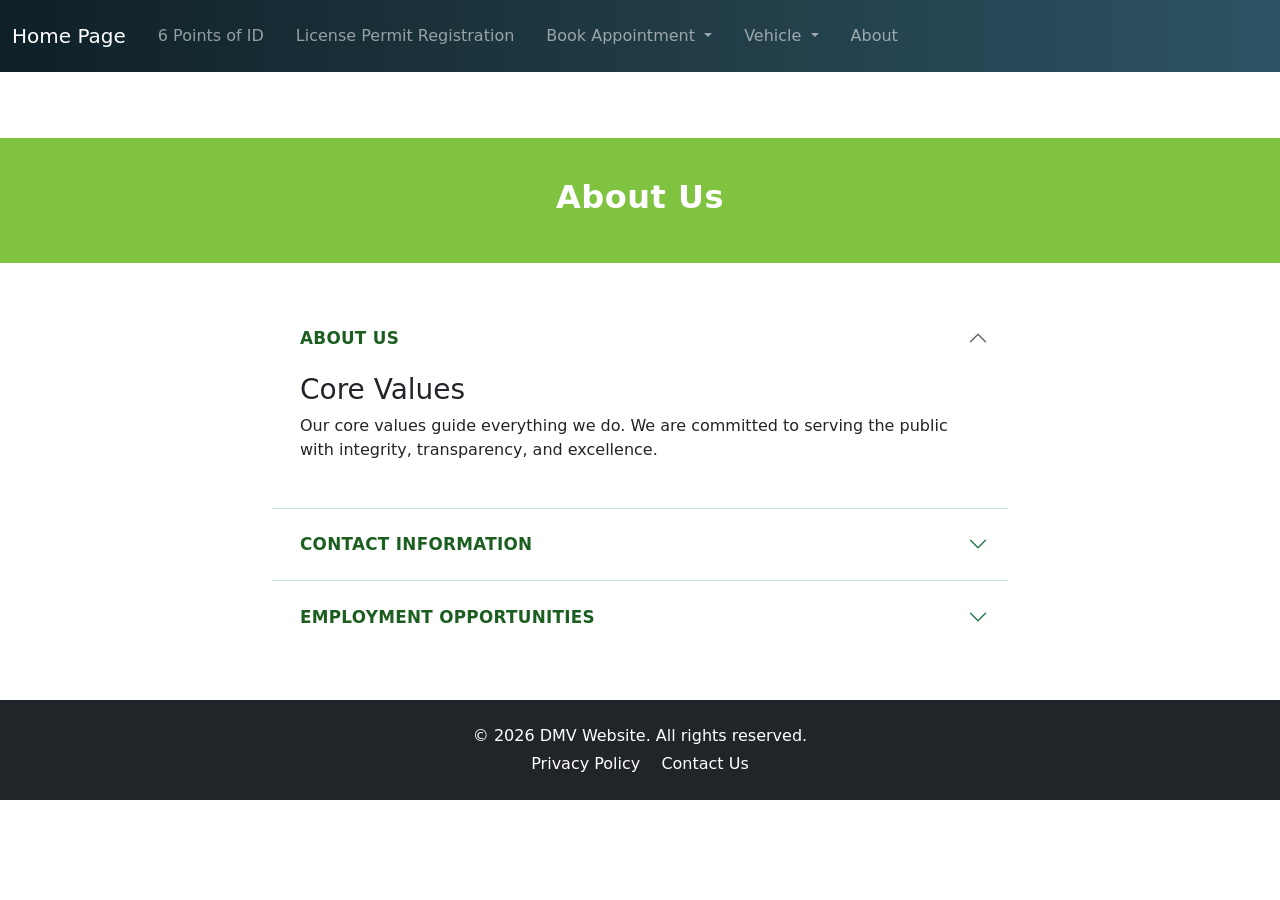
==== about-us.html @ a752e55f "About us page done" ====
<!doctype html>
<html lang="en">
    <head>
        <meta charset="UTF-8" />
        <meta name="viewport" content="width=device-width, initial-scale=1.0" />
        <link
            href="https://cdn.jsdelivr.net/npm/bootstrap@5.3.0/dist/css/bootstrap.min.css"
            rel="stylesheet"
        />
        <link
            rel="stylesheet"
            type="text/css"
            media="screen"
            href="css/custom.css"
        />
        <link rel="stylesheet" href="css/aboutus.css" />
        <title>About Us</title>
    </head>

    <body>
        <!-- Navigation Bar -->
        <header>
            <nav
                class="navbar navbar-expand-lg navbar-dark navbar-gradient py-3 fixed-top"
            >
                <div class="container-fluid">
                    <a class="navbar-brand" href="index.html">Home Page</a>
                    <button
                        class="navbar-toggler"
                        type="button"
                        data-bs-toggle="collapse"
                        data-bs-target="#navbarNav"
                    >
                        <span class="navbar-toggler-icon"></span>
                    </button>
                    <div class="collapse navbar-collapse" id="navbarNav">
                        <ul class="navbar-nav">
                            <!-- 6 Points of ID -->
                            <li class="nav-item mx-2">
                                <a class="nav-link" href="six-points-of-id.html"
                                    >6 Points of ID</a
                                >
                            </li>

                            <!-- License Permit Registration -->
                            <li class="nav-item mx-2">
                                <a
                                    class="nav-link"
                                    href="license-permit-registration.html"
                                    >License Permit Registration</a
                                >
                            </li>

                            <!-- Book Appointment Dropdown -->
                            <li class="nav-item dropdown mx-2">
                                <a
                                    class="nav-link dropdown-toggle"
                                    href="#"
                                    role="button"
                                    data-bs-toggle="dropdown"
                                >
                                    Book Appointment
                                </a>
                                <ul class="dropdown-menu">
                                    <li>
                                        <a
                                            class="dropdown-item"
                                            href="real-id.html"
                                            >Real ID</a
                                        >
                                    </li>
                                    <li>
                                        <a
                                            class="dropdown-item"
                                            href="road-test.html"
                                            >Road Test</a
                                        >
                                    </li>
                                </ul>
                            </li>

                            <!-- Vehicle Dropdown -->
                            <li class="nav-item dropdown mx-2">
                                <a
                                    class="nav-link dropdown-toggle"
                                    href="#"
                                    role="button"
                                    data-bs-toggle="dropdown"
                                >
                                    Vehicle
                                </a>
                                <ul class="dropdown-menu">
                                    <li>
                                        <a
                                            class="dropdown-item"
                                            href="vehicle-registration.html"
                                            >Vehicle Registration</a
                                        >
                                    </li>
                                    <li>
                                        <a
                                            class="dropdown-item"
                                            href="vehicle-inspection.html"
                                            >Vehicle Inspection</a
                                        >
                                    </li>
                                </ul>
                            </li>

                            <!-- About -->
                            <li class="nav-item mx-2">
                                <a class="nav-link" href="about-us.html"
                                    >About</a
                                >
                            </li>
                        </ul>
                    </div>
                </div>
            </nav>
        </header>

        <!-- Input html here in this section and create additional
         sections if needed-->
        <section class="welcome-banner">
            <div class="container text-center">
                <h1 class="display-4">About Us</h1>
            </div>
        </section>

        <section class="about-content">
            <div class="container">
                <div class="row justify-content-center">
                    <div class="col-12 col-lg-8">
                        <div
                            class="accordion about-accordion"
                            id="aboutAccordion"
                        >
                            <!-- Row 1: About Us (open by default) -->
                            <div class="accordion-item accordion-row">
                                <h2 class="accordion-header" id="headingAbout">
                                    <button
                                        class="accordion-button"
                                        type="button"
                                        data-bs-toggle="collapse"
                                        data-bs-target="#collapseAbout"
                                        aria-expanded="true"
                                        aria-controls="collapseAbout"
                                    >
                                        <i class="bi bi-info-circle me-2"></i>
                                        About Us
                                    </button>
                                </h2>
                                <div
                                    id="collapseAbout"
                                    class="accordion-collapse collapse show"
                                    data-bs-parent="#aboutAccordion"
                                >
                                    <div class="accordion-body">
                                        <h3>Core Values</h3>
                                        <p>
                                            Our core values guide everything we
                                            do. We are committed to serving the
                                            public with integrity, transparency,
                                            and excellence.
                                        </p>
                                    </div>
                                </div>
                            </div>

                            <!-- Row 2: Media Center -->
                            <div class="accordion-item accordion-row">
                                <h2 class="accordion-header" id="headingMedia">
                                    <button
                                        class="accordion-button collapsed"
                                        type="button"
                                        data-bs-toggle="collapse"
                                        data-bs-target="#collapseMedia"
                                        aria-expanded="false"
                                        aria-controls="collapseMedia"
                                    >
                                        <i class="bi bi-newspaper me-2"></i>
                                        Contact Information
                                    </button>
                                </h2>
                                <div
                                    id="collapseMedia"
                                    class="accordion-collapse collapse"
                                    data-bs-parent="#aboutAccordion"
                                >
                                    <div class="accordion-body">
                                        <h3>Contact Information</h3>
                                        <p>
                                            For general inquiries, please
                                            contact us at:
                                        </p>
                                        <ul>
                                            <li>Phone: (123) 456-7890</li>
                                            <li>Email: info@dmv.gov</li>
                                        </ul>
                                    </div>
                                </div>
                            </div>

                            <!-- Row 3: Commission Rules and Regulations -->
                            <div class="accordion-item accordion-row">
                                <h2 class="accordion-header" id="headingRules">
                                    <button
                                        class="accordion-button collapsed"
                                        type="button"
                                        data-bs-toggle="collapse"
                                        data-bs-target="#collapseRules"
                                        aria-expanded="false"
                                        aria-controls="collapseRules"
                                    >
                                        <i class="bi bi-journal-text me-2"></i>
                                        Employment Opportunities
                                    </button>
                                </h2>
                                <div
                                    id="collapseRules"
                                    class="accordion-collapse collapse"
                                    data-bs-parent="#aboutAccordion"
                                >
                                    <div class="accordion-body">
                                        <h3>Employment Opportunities</h3>
                                        <p>
                                            Join our team! We are always looking
                                            for dedicated individuals to help us
                                            serve the public. Visit our careers
                                            page for current job openings.
                                        </p>
                                    </div>
                                </div>
                            </div>
                        </div>
                        <!-- /accordion -->
                    </div>
                    <!-- /col -->
                </div>
                <!-- /row -->
            </div>
            <!-- /container -->
        </section>

        <!-- Footer -->
        <footer class="bg-dark text-white py-4">
            <div class="container text-center">
                <p class="mb-1">
                    &copy; 2026 DMV Website. All rights reserved.
                </p>
                <p class="mb-0">
                    <a href="#" class="text-white text-decoration-none me-3"
                        >Privacy Policy</a
                    >
                    <a href="#" class="text-white text-decoration-none"
                        >Contact Us</a
                    >
                </p>
            </div>
        </footer>

        <!-- Bootstrap JS -->
        <script src="https://cdn.jsdelivr.net/npm/bootstrap@5.3.0/dist/js/bootstrap.bundle.min.js"></script>
    </body>
</html>
---- css/custom.css ----
body::before {
    display: block;
    content: '';
    height: 72px;
}

.navbar-gradient {
    /* Example linear gradient: left to right */
    background: linear-gradient(90deg, #0f2027, #203a43, #2c5364);
}
---- css/aboutus.css ----
.welcome-banner {
    background: linear-gradient(135deg, #80c341 0%, #80c341 100%);
    color: #fff;
    padding: 2.5rem 0;
    margin-top: 66px; /* offset for fixed navbar */
}

.welcome-banner h1 {
    font-size: 2rem;
    font-weight: 700;
    letter-spacing: 0.5px;
    margin-bottom: 0.4rem;
}

/* ---- Page layout ---- */
.about-content {
    padding: 2.5rem 0 3rem;
    background-color: #fff;
}

/* ---- Accordion Row (alternating colors) ---- */
.accordion-row {
    padding: 0.6rem 0;
}

/* Odd rows – white */
.accordion-row:nth-child(odd) {
    background-color: #ffffff;
}

/* Even rows – light green tint */
.accordion-row:nth-child(even) {
    background-color: #f1f8f1;
}

/* ---- Accordion Button ---- */
.about-accordion .accordion-button {
    font-size: 1.05rem;
    font-weight: 700;
    color: var(--dmv-green-dark, #1b5e20);
    background-color: transparent;
    border: none;
    box-shadow: none;
    padding: 1rem 1.25rem;
    letter-spacing: 0.3px;
    text-transform: uppercase;
}

.about-accordion .accordion-button:not(.collapsed) {
    color: var(--dmv-green-dark, #1b5e20);
    background-color: transparent;
    box-shadow: none;
}

/* Arrow icon color */
.about-accordion .accordion-button::after {
    filter: invert(25%) sepia(60%) saturate(500%) hue-rotate(90deg);
}

/* Remove default accordion border/shadow */
.about-accordion .accordion-item {
    border: none;
    border-bottom: 1px solid #d0e8d0;
    border-radius: 0 !important;
    background-color: transparent;
}

.about-accordion .accordion-item:last-child {
    border-bottom: none;
}

/* ---- Accordion Body ---- */
.about-accordion .accordion-body {
    padding: 0.5rem 1.5rem 1.25rem 1.75rem;
}

.about-accordion .accordion-body ul {
    list-style: none;
    padding: 0;
    margin: 0;
}

.about-accordion .accordion-body ul li {
    padding: 0.35rem 0;
    border-bottom: 1px dashed #c8e6c9;
    font-size: 0.95rem;
}

.about-accordion .accordion-body ul li:last-child {
    border-bottom: none;
}

.about-accordion .accordion-body ul li a {
    color: var(--dmv-blue-light, #1976d2);
    text-decoration: none;
    display: flex;
    align-items: center;
    gap: 0.5rem;
    transition: color 0.2s, padding-left 0.2s;
}

.about-accordion .accordion-body ul li a::before {
    content: "\203A"; /* › */
    color: var(--dmv-green, #2e7d32);
    font-size: 1.1rem;
    line-height: 1;
}

.about-accordion .accordion-body ul li a:hover {
    color: var(--dmv-green-dark, #1b5e20);
    padding-left: 4px;
}

/* ---- Section divider heading (optional) ---- */
.about-section-label {
    font-size: 0.75rem;
    font-weight: 700;
    text-transform: uppercase;
    letter-spacing: 1px;
    color: #aaa;
    padding: 1.5rem 0 0.25rem 0.25rem;
}
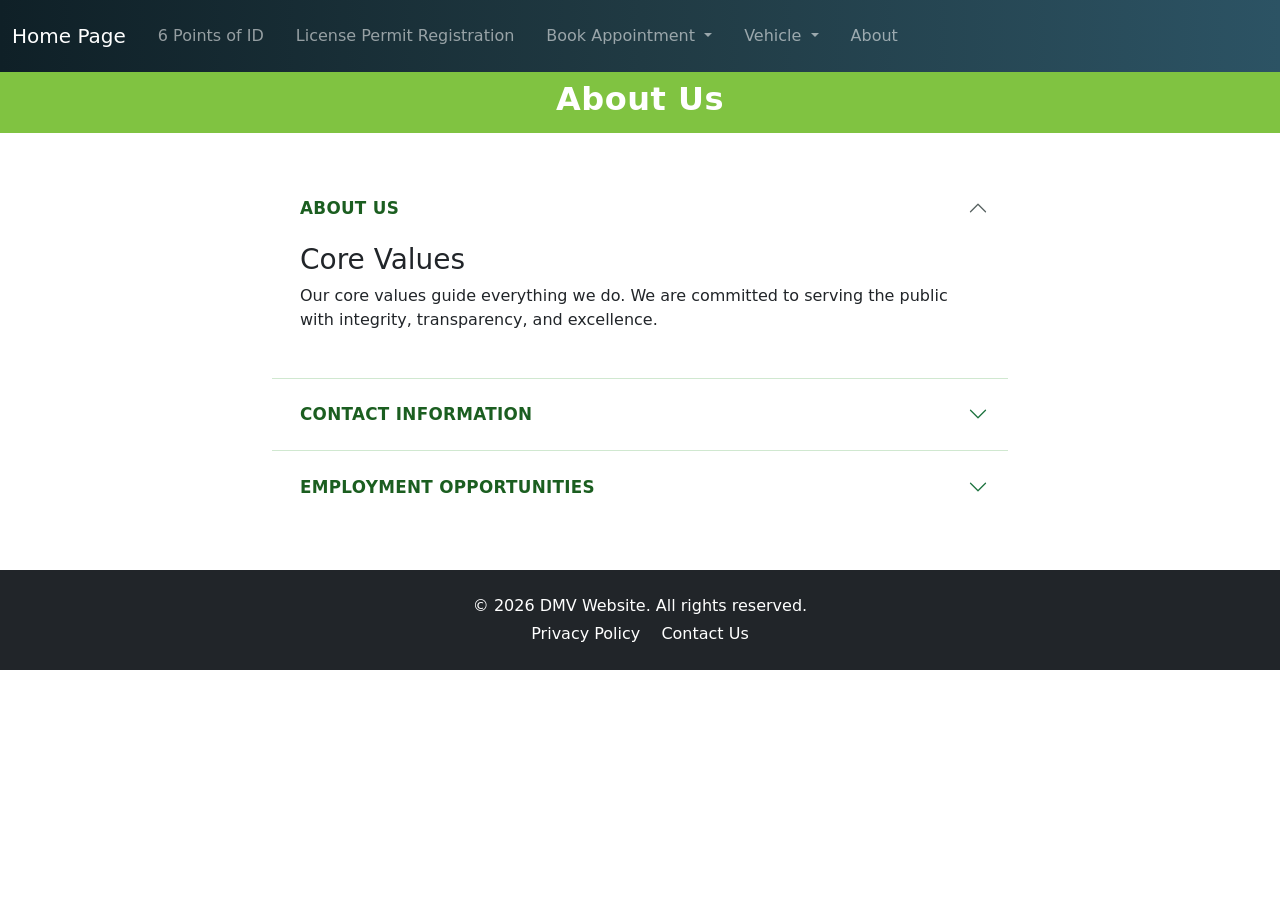
==== commit 413a63d0: "Changed home page so it's more colorful. Moved all images to an images folder. Lastly, I renamed som" ====
--- a/about-us.html
+++ b/about-us.html
@@ -13,7 +13,7 @@
             media="screen"
             href="css/custom.css"
         />
-        <link rel="stylesheet" href="css/aboutus.css" />
+        <link rel="stylesheet" href="css/about-us.css" />
         <title>About Us</title>
     </head>
 
--- a/css/custom.css
+++ b/css/custom.css
@@ -8,3 +8,16 @@
     /* Example linear gradient: left to right */
     background: linear-gradient(90deg, #0f2027, #203a43, #2c5364);
 }
+
+.welcome-banner {
+    background: linear-gradient(135deg, #80c341 0%, #80c341 100%);
+    color: #fff;
+    padding: 0.5rem 0;
+}
+
+.welcome-banner h1 {
+    font-size: 2rem;
+    font-weight: 700;
+    letter-spacing: 0.5px;
+    margin-bottom: 0.4rem;
+}
--- a/css/about-us.css
+++ b/css/about-us.css
@@ -0,0 +1,110 @@
+/* ---- Page layout ---- */
+.about-content {
+    padding: 2.5rem 0 3rem;
+    background-color: #fff;
+}
+
+/* ---- Accordion Row (alternating colors) ---- */
+.accordion-row {
+    padding: 0.6rem 0;
+}
+
+/* Odd rows – white */
+.accordion-row:nth-child(odd) {
+    background-color: #ffffff;
+}
+
+/* Even rows – light green tint */
+.accordion-row:nth-child(even) {
+    background-color: #f1f8f1;
+}
+
+/* ---- Accordion Button ---- */
+.about-accordion .accordion-button {
+    font-size: 1.05rem;
+    font-weight: 700;
+    color: var(--dmv-green-dark, #1b5e20);
+    background-color: transparent;
+    border: none;
+    box-shadow: none;
+    padding: 1rem 1.25rem;
+    letter-spacing: 0.3px;
+    text-transform: uppercase;
+}
+
+.about-accordion .accordion-button:not(.collapsed) {
+    color: var(--dmv-green-dark, #1b5e20);
+    background-color: transparent;
+    box-shadow: none;
+}
+
+/* Arrow icon color */
+.about-accordion .accordion-button::after {
+    filter: invert(25%) sepia(60%) saturate(500%) hue-rotate(90deg);
+}
+
+/* Remove default accordion border/shadow */
+.about-accordion .accordion-item {
+    border: none;
+    border-bottom: 1px solid #d0e8d0;
+    border-radius: 0 !important;
+    background-color: transparent;
+}
+
+.about-accordion .accordion-item:last-child {
+    border-bottom: none;
+}
+
+/* ---- Accordion Body ---- */
+.about-accordion .accordion-body {
+    padding: 0.5rem 1.5rem 1.25rem 1.75rem;
+}
+
+.about-accordion .accordion-body ul {
+    list-style: none;
+    padding: 0;
+    margin: 0;
+}
+
+.about-accordion .accordion-body ul li {
+    padding: 0.35rem 0;
+    border-bottom: 1px dashed #c8e6c9;
+    font-size: 0.95rem;
+}
+
+.about-accordion .accordion-body ul li:last-child {
+    border-bottom: none;
+}
+
+.about-accordion .accordion-body ul li a {
+    color: var(--dmv-blue-light, #1976d2);
+    text-decoration: none;
+    display: flex;
+    align-items: center;
+    gap: 0.5rem;
+    transition:
+        color 0.2s,
+        padding-left 0.2s;
+}
+
+.about-accordion .accordion-body ul li a::before {
+    content: '\203A'; /* › */
+    color: var(--dmv-green, #2e7d32);
+    font-size: 1.1rem;
+    line-height: 1;
+}
+
+.about-accordion .accordion-body ul li a:hover {
+    color: var(--dmv-green-dark, #1b5e20);
+    padding-left: 4px;
+}
+
+/* ---- Section divider heading (optional) ---- */
+.about-section-label {
+    font-size: 0.75rem;
+    font-weight: 700;
+    text-transform: uppercase;
+    letter-spacing: 1px;
+    color: #aaa;
+    padding: 1.5rem 0 0.25rem 0.25rem;
+}
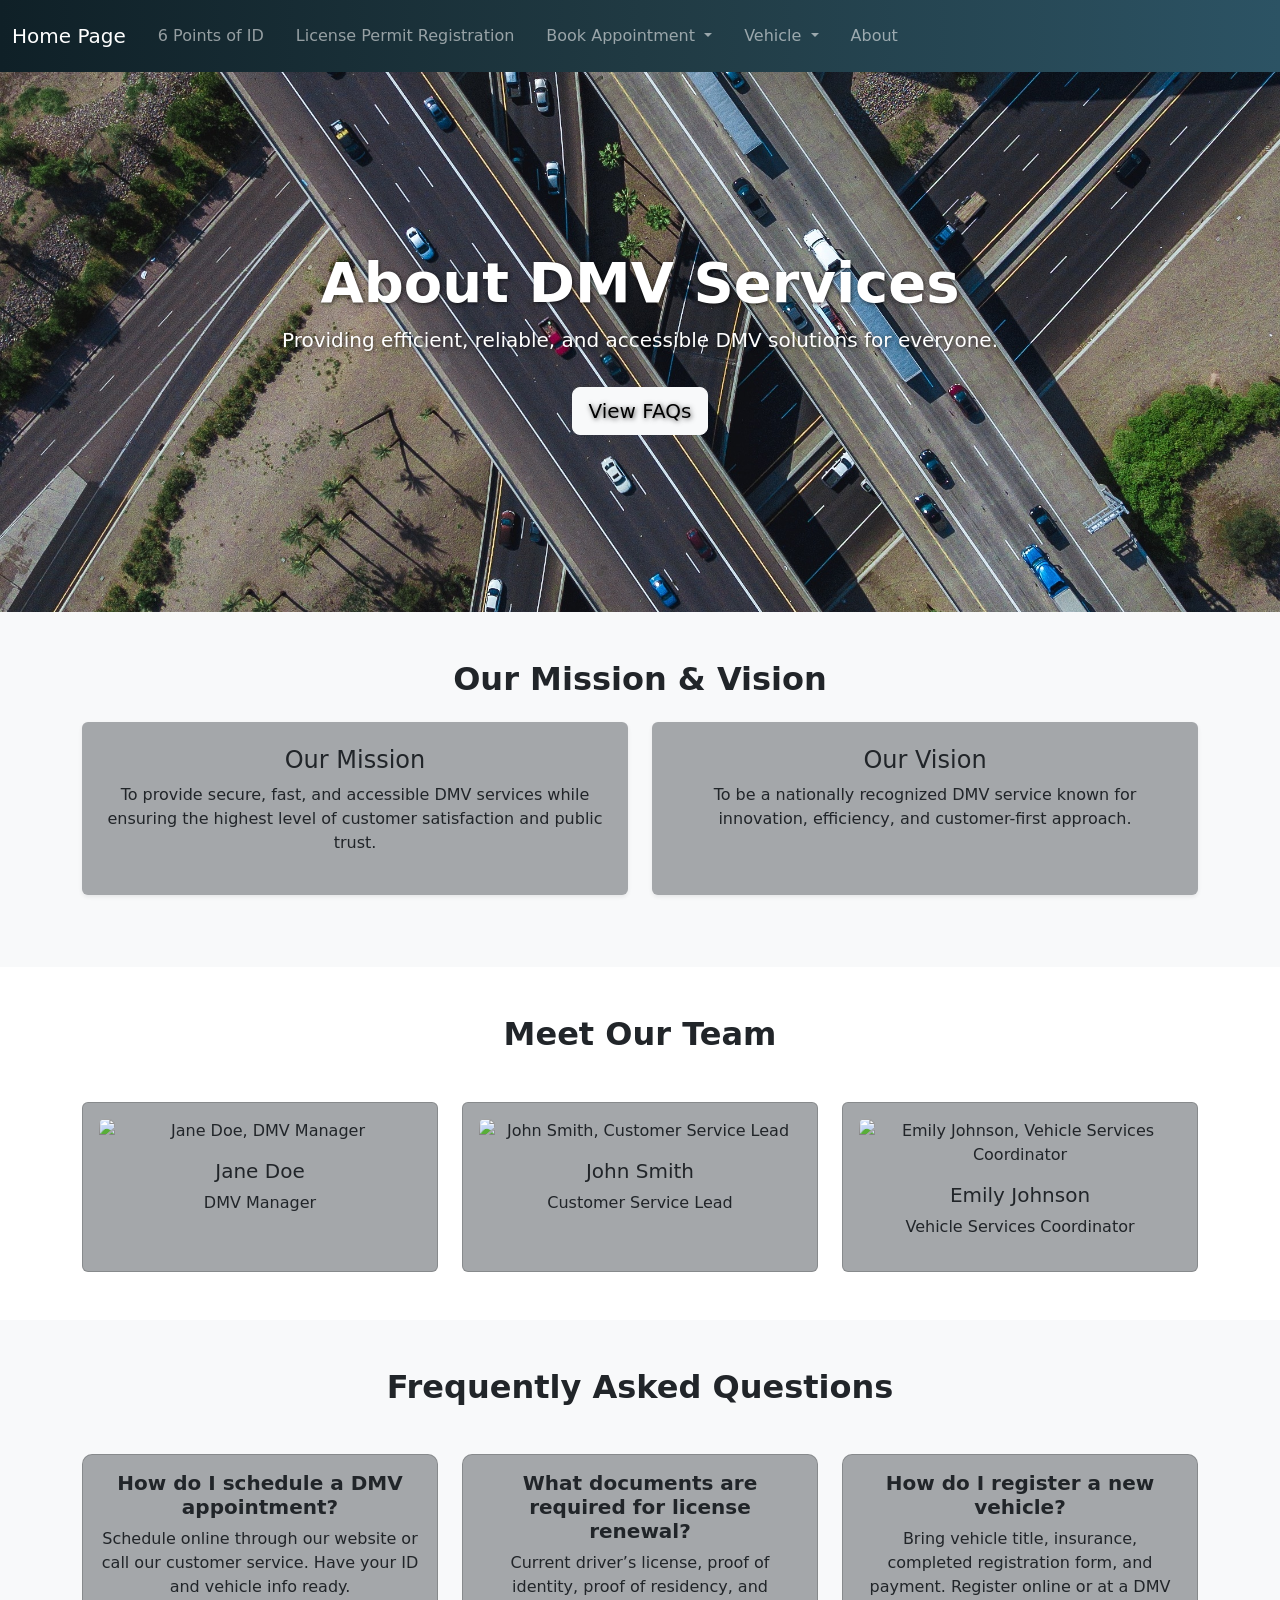
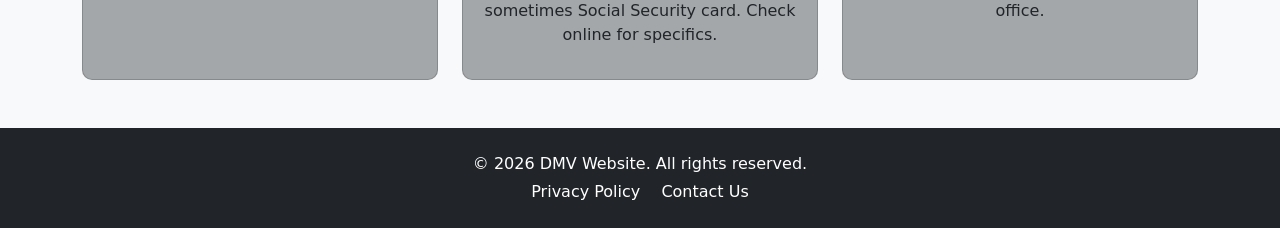
==== commit e2697121: "Changed 6 points of ID page, license permit registration page, and about page" ====
--- a/about-us.html
+++ b/about-us.html
@@ -3,20 +3,22 @@
     <head>
         <meta charset="UTF-8" />
         <meta name="viewport" content="width=device-width, initial-scale=1.0" />
+        <meta
+            name="description"
+            content="Learn more about DMV Services, our mission, team, and frequently asked questions. Schedule appointments online or contact us."
+        />
+        <title>About Us | DMV Services</title>
         <link
             href="https://cdn.jsdelivr.net/npm/bootstrap@5.3.0/dist/css/bootstrap.min.css"
             rel="stylesheet"
         />
         <link
+            href="https://cdn.jsdelivr.net/npm/bootstrap-icons@1.10.5/font/bootstrap-icons.css"
             rel="stylesheet"
-            type="text/css"
-            media="screen"
-            href="css/custom.css"
         />
+        <link rel="stylesheet" href="css/custom.css" />
         <link rel="stylesheet" href="css/about-us.css" />
-        <title>About Us</title>
     </head>
-
     <body>
         <!-- Navigation Bar -->
         <header>
@@ -119,127 +121,140 @@
             </nav>
         </header>
 
-        <!-- Input html here in this section and create additional
-         sections if needed-->
-        <section class="welcome-banner">
-            <div class="container text-center">
-                <h1 class="display-4">About Us</h1>
-            </div>
-        </section>
-
-        <section class="about-content">
+        <!-- Hero Banner -->
+        <section class="hero-banner d-flex text-center">
             <div class="container">
-                <div class="row justify-content-center">
-                    <div class="col-12 col-lg-8">
-                        <div
-                            class="accordion about-accordion"
-                            id="aboutAccordion"
-                        >
-                            <!-- Row 1: About Us (open by default) -->
-                            <div class="accordion-item accordion-row">
-                                <h2 class="accordion-header" id="headingAbout">
-                                    <button
-                                        class="accordion-button"
-                                        type="button"
-                                        data-bs-toggle="collapse"
-                                        data-bs-target="#collapseAbout"
-                                        aria-expanded="true"
-                                        aria-controls="collapseAbout"
-                                    >
-                                        <i class="bi bi-info-circle me-2"></i>
-                                        About Us
-                                    </button>
-                                </h2>
-                                <div
-                                    id="collapseAbout"
-                                    class="accordion-collapse collapse show"
-                                    data-bs-parent="#aboutAccordion"
-                                >
-                                    <div class="accordion-body">
-                                        <h3>Core Values</h3>
-                                        <p>
-                                            Our core values guide everything we
-                                            do. We are committed to serving the
-                                            public with integrity, transparency,
-                                            and excellence.
-                                        </p>
-                                    </div>
-                                </div>
+                <h1 class="display-4 fw-bold">About DMV Services</h1>
+                <p class="lead">
+                    Providing efficient, reliable, and accessible DMV solutions
+                    for everyone.
+                </p>
+                <a href="#faq" class="btn btn-lg btn-light mt-3">View FAQs</a>
+            </div>
+        </section>
+
+        <!-- Mission & Vision -->
+        <section class="mission-section py-5">
+            <div class="container text-center">
+                <h2 class="mb-4 fw-bold">Our Mission & Vision</h2>
+                <div class="row">
+                    <div class="col-md-6 mb-4">
+                        <div class="p-4 rounded shadow-sm h-100 bg-custom-grey">
+                            <h4>Our Mission</h4>
+                            <p>
+                                To provide secure, fast, and accessible DMV
+                                services while ensuring the highest level of
+                                customer satisfaction and public trust.
+                            </p>
+                        </div>
+                    </div>
+                    <div class="col-md-6 mb-4">
+                        <div class="p-4 rounded shadow-sm h-100 bg-custom-grey">
+                            <h4>Our Vision</h4>
+                            <p>
+                                To be a nationally recognized DMV service known
+                                for innovation, efficiency, and customer-first
+                                approach.
+                            </p>
+                        </div>
+                    </div>
+                </div>
+            </div>
+        </section>
+
+        <!-- Meet the Team -->
+        <section class="py-5">
+            <div class="container text-center">
+                <h2 class="mb-5 fw-bold">Meet Our Team</h2>
+                <div class="row g-4">
+                    <div class="col-md-4">
+                        <div class="card team-card p-3 h-100">
+                            <img
+                                src="https://randomuser.me/api/portraits/women/11.jpg"
+                                class="card-img-top rounded"
+                                alt="Jane Doe, DMV Manager"
+                            />
+                            <div class="card-body">
+                                <h5 class="card-title">Jane Doe</h5>
+                                <p class="card-text">DMV Manager</p>
                             </div>
-
-                            <!-- Row 2: Media Center -->
-                            <div class="accordion-item accordion-row">
-                                <h2 class="accordion-header" id="headingMedia">
-                                    <button
-                                        class="accordion-button collapsed"
-                                        type="button"
-                                        data-bs-toggle="collapse"
-                                        data-bs-target="#collapseMedia"
-                                        aria-expanded="false"
-                                        aria-controls="collapseMedia"
-                                    >
-                                        <i class="bi bi-newspaper me-2"></i>
-                                        Contact Information
-                                    </button>
-                                </h2>
-                                <div
-                                    id="collapseMedia"
-                                    class="accordion-collapse collapse"
-                                    data-bs-parent="#aboutAccordion"
-                                >
-                                    <div class="accordion-body">
-                                        <h3>Contact Information</h3>
-                                        <p>
-                                            For general inquiries, please
-                                            contact us at:
-                                        </p>
-                                        <ul>
-                                            <li>Phone: (123) 456-7890</li>
-                                            <li>Email: info@dmv.gov</li>
-                                        </ul>
-                                    </div>
-                                </div>
+                        </div>
+                    </div>
+                    <div class="col-md-4">
+                        <div class="card team-card p-3 h-100">
+                            <img
+                                src="https://randomuser.me/api/portraits/men/10.jpg"
+                                class="card-img-top rounded"
+                                alt="John Smith, Customer Service Lead"
+                            />
+                            <div class="card-body">
+                                <h5 class="card-title">John Smith</h5>
+                                <p class="card-text">Customer Service Lead</p>
                             </div>
-
-                            <!-- Row 3: Commission Rules and Regulations -->
-                            <div class="accordion-item accordion-row">
-                                <h2 class="accordion-header" id="headingRules">
-                                    <button
-                                        class="accordion-button collapsed"
-                                        type="button"
-                                        data-bs-toggle="collapse"
-                                        data-bs-target="#collapseRules"
-                                        aria-expanded="false"
-                                        aria-controls="collapseRules"
-                                    >
-                                        <i class="bi bi-journal-text me-2"></i>
-                                        Employment Opportunities
-                                    </button>
-                                </h2>
-                                <div
-                                    id="collapseRules"
-                                    class="accordion-collapse collapse"
-                                    data-bs-parent="#aboutAccordion"
-                                >
-                                    <div class="accordion-body">
-                                        <h3>Employment Opportunities</h3>
-                                        <p>
-                                            Join our team! We are always looking
-                                            for dedicated individuals to help us
-                                            serve the public. Visit our careers
-                                            page for current job openings.
-                                        </p>
-                                    </div>
-                                </div>
+                        </div>
+                    </div>
+                    <div class="col-md-4">
+                        <div class="card team-card p-3 h-100">
+                            <img
+                                src="https://randomuser.me/api/portraits/women/27.jpg"
+                                class="card-img-top rounded"
+                                alt="Emily Johnson, Vehicle Services Coordinator"
+                            />
+                            <div class="card-body">
+                                <h5 class="card-title">Emily Johnson</h5>
+                                <p class="card-text">
+                                    Vehicle Services Coordinator
+                                </p>
                             </div>
                         </div>
-                        <!-- /accordion -->
-                    </div>
-                    <!-- /col -->
-                </div>
-                <!-- /row -->
-            </div>
-            <!-- /container -->
+                    </div>
+                </div>
+            </div>
+        </section>
+
+        <!-- FAQ Section -->
+        <section id="faq" class="py-5 bg-light">
+            <div class="container text-center">
+                <h2 class="mb-5 fw-bold">Frequently Asked Questions</h2>
+                <div class="row g-4">
+                    <div class="col-md-4">
+                        <div class="card faq-card p-3 h-100">
+                            <h5 class="fw-bold">
+                                How do I schedule a DMV appointment?
+                            </h5>
+                            <p>
+                                Schedule online through our website or call our
+                                customer service. Have your ID and vehicle info
+                                ready.
+                            </p>
+                        </div>
+                    </div>
+                    <div class="col-md-4">
+                        <div class="card faq-card p-3 h-100">
+                            <h5 class="fw-bold">
+                                What documents are required for license renewal?
+                            </h5>
+                            <p>
+                                Current driver’s license, proof of identity,
+                                proof of residency, and sometimes Social
+                                Security card. Check online for specifics.
+                            </p>
+                        </div>
+                    </div>
+                    <div class="col-md-4">
+                        <div class="card faq-card p-3 h-100">
+                            <h5 class="fw-bold">
+                                How do I register a new vehicle?
+                            </h5>
+                            <p>
+                                Bring vehicle title, insurance, completed
+                                registration form, and payment. Register online
+                                or at a DMV office.
+                            </p>
+                        </div>
+                    </div>
+                </div>
+            </div>
         </section>
 
         <!-- Footer -->
@@ -259,7 +274,6 @@
             </div>
         </footer>
 
-        <!-- Bootstrap JS -->
         <script src="https://cdn.jsdelivr.net/npm/bootstrap@5.3.0/dist/js/bootstrap.bundle.min.js"></script>
     </body>
 </html>
--- a/css/about-us.css
+++ b/css/about-us.css
@@ -1,110 +1,39 @@
-/* ---- Page layout ---- */
-.about-content {
-    padding: 2.5rem 0 3rem;
-    background-color: #fff;
+.bg-custom-grey {
+    background-color: #a4a7aa;
 }
 
-/* ---- Accordion Row (alternating colors) ---- */
-.accordion-row {
-    padding: 0.6rem 0;
+/* Hero banner */
+.hero-banner {
+    background: url('../images/traffic.jpg') center/cover no-repeat;
+    height: 60vh;
+    color: white;
+    display: flex;
+    align-items: center;
+    justify-content: center;
+    text-shadow: 1px 1px 5px rgba(0, 0, 0, 0.7);
 }
 
-/* Odd rows – white */
-.accordion-row:nth-child(odd) {
-    background-color: #ffffff;
+.team-card {
+    background: #a4a7aa;
 }
 
-/* Even rows – light green tint */
-.accordion-row:nth-child(even) {
-    background-color: #f1f8f1;
+.team-card:hover {
+    transform: translateY(-10px);
+    box-shadow: 0 10px 25px rgba(0, 0, 0, 0.2);
+    transition: all 0.3s ease;
 }
 
-/* ---- Accordion Button ---- */
-.about-accordion .accordion-button {
-    font-size: 1.05rem;
-    font-weight: 700;
-    color: var(--dmv-green-dark, #1b5e20);
-    background-color: transparent;
-    border: none;
-    box-shadow: none;
-    padding: 1rem 1.25rem;
-    letter-spacing: 0.3px;
-    text-transform: uppercase;
+.mission-section {
+    background-color: #f8f9fa;
 }
 
-.about-accordion .accordion-button:not(.collapsed) {
-    color: var(--dmv-green-dark, #1b5e20);
-    background-color: transparent;
-    box-shadow: none;
+.faq-card {
+    background: #a4a7aa;
+    border-radius: 10px;
+    transition: transform 0.3s ease;
 }
 
-/* Arrow icon color */
-.about-accordion .accordion-button::after {
-    filter: invert(25%) sepia(60%) saturate(500%) hue-rotate(90deg);
+.faq-card:hover {
+    transform: scale(1.02);
+    box-shadow: 0 8px 20px rgba(0, 0, 0, 0.1);
 }
-
-/* Remove default accordion border/shadow */
-.about-accordion .accordion-item {
-    border: none;
-    border-bottom: 1px solid #d0e8d0;
-    border-radius: 0 !important;
-    background-color: transparent;
-}
-
-.about-accordion .accordion-item:last-child {
-    border-bottom: none;
-}
-
-/* ---- Accordion Body ---- */
-.about-accordion .accordion-body {
-    padding: 0.5rem 1.5rem 1.25rem 1.75rem;
-}
-
-.about-accordion .accordion-body ul {
-    list-style: none;
-    padding: 0;
-    margin: 0;
-}
-
-.about-accordion .accordion-body ul li {
-    padding: 0.35rem 0;
-    border-bottom: 1px dashed #c8e6c9;
-    font-size: 0.95rem;
-}
-
-.about-accordion .accordion-body ul li:last-child {
-    border-bottom: none;
-}
-
-.about-accordion .accordion-body ul li a {
-    color: var(--dmv-blue-light, #1976d2);
-    text-decoration: none;
-    display: flex;
-    align-items: center;
-    gap: 0.5rem;
-    transition:
-        color 0.2s,
-        padding-left 0.2s;
-}
-
-.about-accordion .accordion-body ul li a::before {
-    content: '\203A'; /* › */
-    color: var(--dmv-green, #2e7d32);
-    font-size: 1.1rem;
-    line-height: 1;
-}
-
-.about-accordion .accordion-body ul li a:hover {
-    color: var(--dmv-green-dark, #1b5e20);
-    padding-left: 4px;
-}
-
-/* ---- Section divider heading (optional) ---- */
-.about-section-label {
-    font-size: 0.75rem;
-    font-weight: 700;
-    text-transform: uppercase;
-    letter-spacing: 1px;
-    color: #aaa;
-    padding: 1.5rem 0 0.25rem 0.25rem;
-}
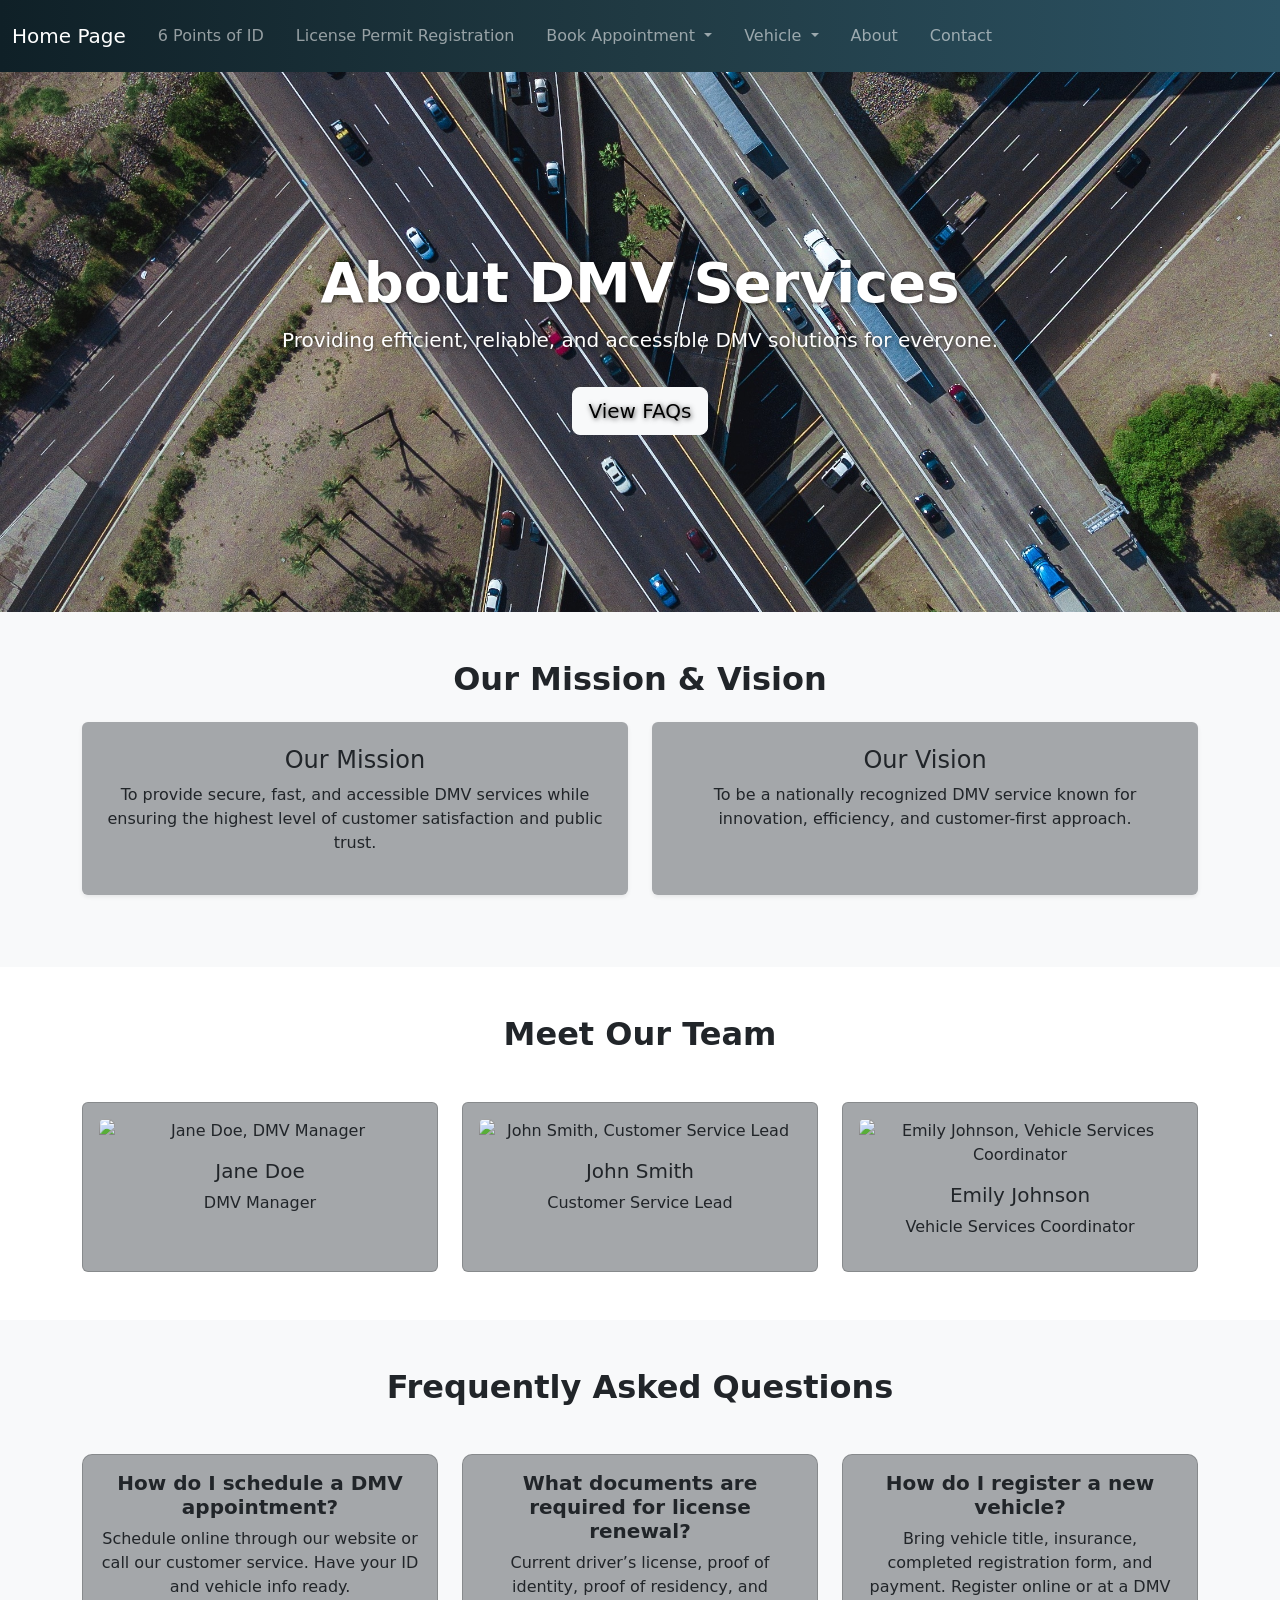
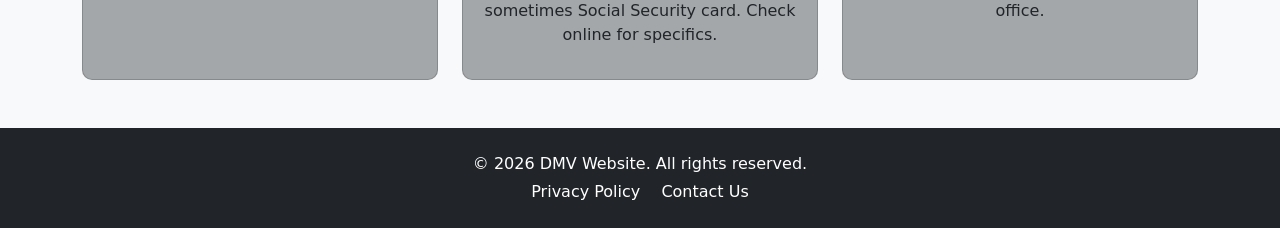
==== commit 57eea38f: "Added contact us page" ====
--- a/about-us.html
+++ b/about-us.html
@@ -7,7 +7,7 @@
             name="description"
             content="Learn more about DMV Services, our mission, team, and frequently asked questions. Schedule appointments online or contact us."
         />
-        <title>About Us | DMV Services</title>
+        <title>About Us</title>
         <link
             href="https://cdn.jsdelivr.net/npm/bootstrap@5.3.0/dist/css/bootstrap.min.css"
             rel="stylesheet"
@@ -115,6 +115,13 @@
                                     >About</a
                                 >
                             </li>
+
+                            <!-- Contact -->
+                            <li class="nav-item mx-2">
+                                <a class="nav-link" href="contact-us.html"
+                                    >Contact</a
+                                >
+                            </li>
                         </ul>
                     </div>
                 </div>
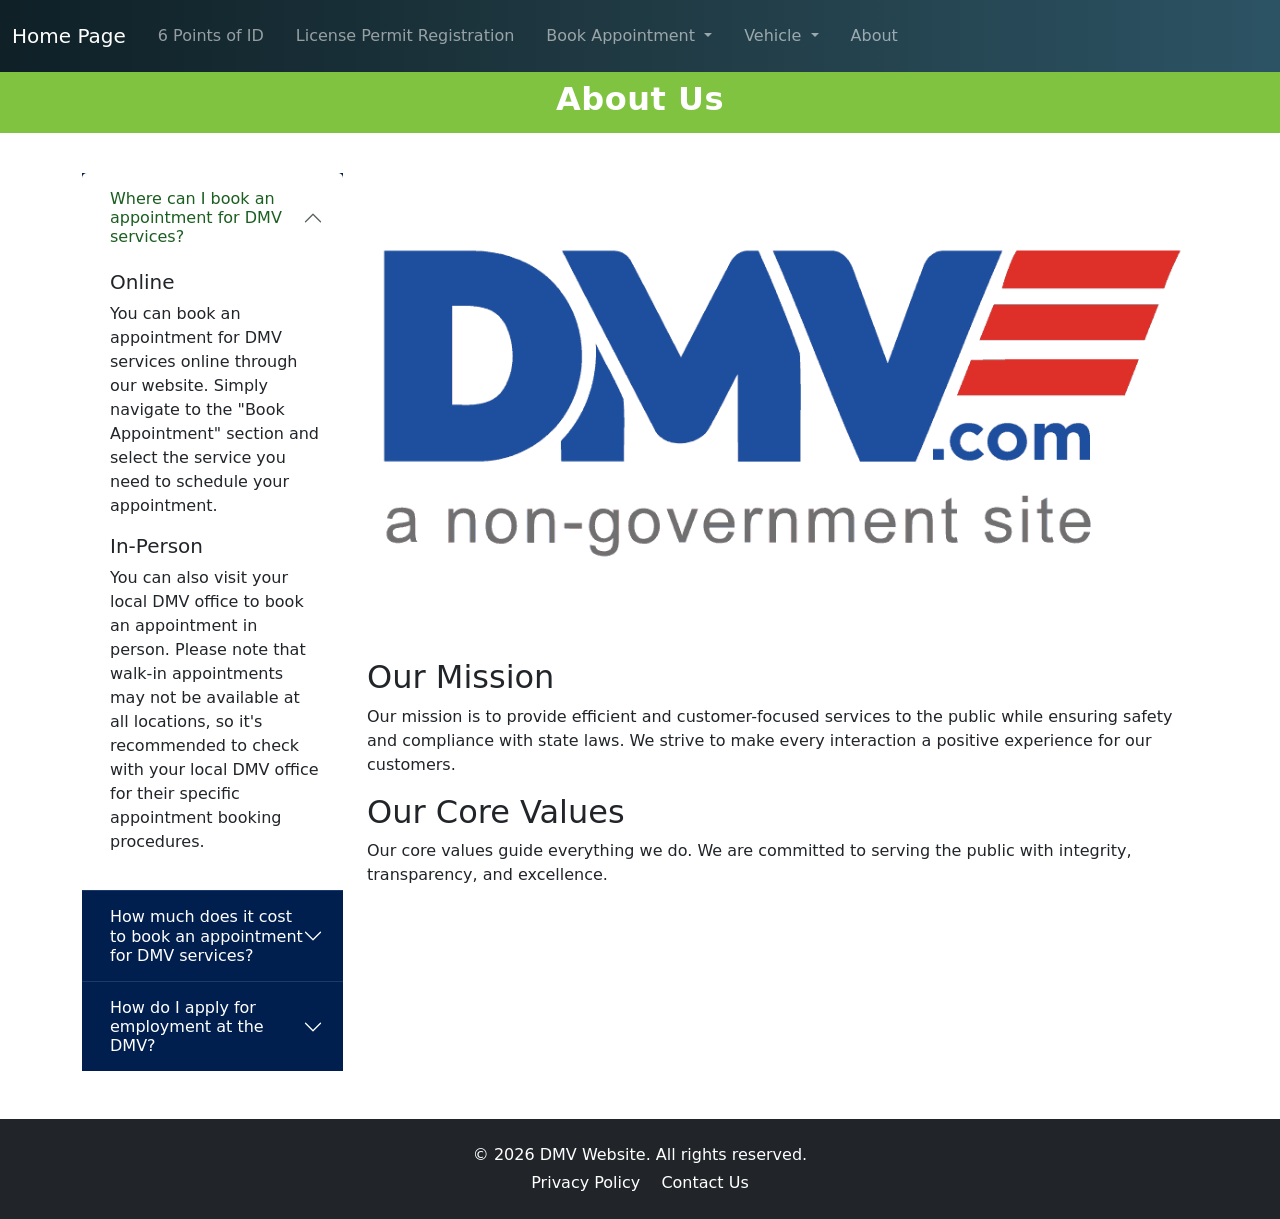
==== commit 441ab70c: "updated about us page" ====
--- a/about-us.html
+++ b/about-us.html
@@ -3,22 +3,20 @@
     <head>
         <meta charset="UTF-8" />
         <meta name="viewport" content="width=device-width, initial-scale=1.0" />
-        <meta
-            name="description"
-            content="Learn more about DMV Services, our mission, team, and frequently asked questions. Schedule appointments online or contact us."
-        />
-        <title>About Us</title>
         <link
             href="https://cdn.jsdelivr.net/npm/bootstrap@5.3.0/dist/css/bootstrap.min.css"
             rel="stylesheet"
         />
         <link
-            href="https://cdn.jsdelivr.net/npm/bootstrap-icons@1.10.5/font/bootstrap-icons.css"
             rel="stylesheet"
+            type="text/css"
+            media="screen"
+            href="css/custom.css"
         />
-        <link rel="stylesheet" href="css/custom.css" />
         <link rel="stylesheet" href="css/about-us.css" />
+        <title>About Us</title>
     </head>
+
     <body>
         <!-- Navigation Bar -->
         <header>
@@ -115,153 +113,171 @@
                                     >About</a
                                 >
                             </li>
-
-                            <!-- Contact -->
-                            <li class="nav-item mx-2">
-                                <a class="nav-link" href="contact-us.html"
-                                    >Contact</a
-                                >
-                            </li>
                         </ul>
                     </div>
                 </div>
             </nav>
         </header>
 
-        <!-- Hero Banner -->
-        <section class="hero-banner d-flex text-center">
-            <div class="container">
-                <h1 class="display-4 fw-bold">About DMV Services</h1>
-                <p class="lead">
-                    Providing efficient, reliable, and accessible DMV solutions
-                    for everyone.
-                </p>
-                <a href="#faq" class="btn btn-lg btn-light mt-3">View FAQs</a>
+        <!-- Input html here in this section and create additional
+         sections if needed-->
+        <section class="welcome-banner">
+            <div class="container text-center">
+                <h1 class="display-4">About Us</h1>
             </div>
         </section>
 
-        <!-- Mission & Vision -->
-        <section class="mission-section py-5">
-            <div class="container text-center">
-                <h2 class="mb-4 fw-bold">Our Mission & Vision</h2>
-                <div class="row">
-                    <div class="col-md-6 mb-4">
-                        <div class="p-4 rounded shadow-sm h-100 bg-custom-grey">
-                            <h4>Our Mission</h4>
+        <section class="about-content">
+            <div class="container">
+                <div class="row justify-content-center">
+                    <div class="col-3">
+                        <div
+                            class="accordion about-accordion"
+                            id="aboutAccordion"
+                        >
+                            <!-- Row 1: About Us (open by default) -->
+                            <div class="accordion-item accordion-row">
+                                <h2 class="accordion-header" id="headingAbout">
+                                    <button
+                                        class="accordion-button"
+                                        type="button"
+                                        data-bs-toggle="collapse"
+                                        data-bs-target="#collapseAbout"
+                                        aria-expanded="true"
+                                        aria-controls="collapseAbout"
+                                    >
+                                        <i class="bi bi-info-circle me-2"></i>
+                                        Where can I book an appointment for DMV services?
+                                    </button>
+                                </h2>
+                                <div
+                                    id="collapseAbout"
+                                    class="accordion-collapse collapse show"
+                                    data-bs-parent="#aboutAccordion"
+                                >
+                                    <div class="accordion-body">
+                                        <h5>Online</h5>
+                                        <p>
+                                            You can book an appointment for DMV
+                                            services online through our website.
+                                            Simply navigate to the "Book
+                                            Appointment" section and select the
+                                            service you need to schedule your
+                                            appointment.
+                                        </p>
+                                        <h5>In-Person</h5>
+                                        <p>
+                                            You can also visit your local DMV office
+                                            to book an appointment in person. Please
+                                            note that walk-in appointments may not be
+                                            available at all locations, so it's
+                                            recommended to check with your local DMV
+                                            office for their specific appointment
+                                            booking procedures.
+                                        </p>
+                                    </div>
+                                </div>
+                            </div>
+
+                            <!-- Row 2: Media Center -->
+                            <div class="accordion-item accordion-row">
+                                <h2 class="accordion-header" id="headingMedia">
+                                    <button
+                                        class="accordion-button collapsed"
+                                        type="button"
+                                        data-bs-toggle="collapse"
+                                        data-bs-target="#collapseMedia"
+                                        aria-expanded="false"
+                                        aria-controls="collapseMedia"
+                                    >
+                                        <i class="bi bi-newspaper me-2"></i>
+                                        How much does it cost to book an appointment for DMV services?
+                                    </button>
+                                </h2>
+                                <div
+                                    id="collapseMedia"
+                                    class="accordion-collapse collapse"
+                                    data-bs-parent="#aboutAccordion"
+                                >
+                                    <div class="accordion-body">
+                                        <p>
+                                            The cost of booking an appointment for
+                                            DMV services varies depending on the
+                                            specific service you require. For example,
+                                            the fee for a driving test appointment may
+                                            differ from the fee for a license renewal
+                                            appointment. Please refer to our fee
+                                            schedule on the website for detailed
+                                            information on the costs associated with
+                                            each service.
+                                        </p>
+                                    </div>
+                                </div>
+                            </div>
+
+                            <!-- Row 3: Commission Rules and Regulations -->
+                            <div class="accordion-item accordion-row">
+                                <h2 class="accordion-header" id="headingRules">
+                                    <button
+                                        class="accordion-button collapsed"
+                                        type="button"
+                                        data-bs-toggle="collapse"
+                                        data-bs-target="#collapseRules"
+                                        aria-expanded="false"
+                                        aria-controls="collapseRules"
+                                    >
+                                        <i class="bi bi-journal-text me-2"></i>
+                                       How do I apply for employment at the DMV?    
+                                    </button>
+                                </h2>
+                                <div
+                                    id="collapseRules"
+                                    class="accordion-collapse collapse"
+                                    data-bs-parent="#aboutAccordion"
+                                >
+                                    <div class="accordion-body">
+                                        <p>
+                                            Join our team! We are always looking
+                                            for dedicated individuals to help us
+                                            serve the public. Visit our careers
+                                            page for current job openings.
+                                        </p>
+                                    </div>
+                                </div>
+                            </div>
+                        </div>
+                        <!-- /accordion -->
+                    </div>
+                    <!-- /col -->
+                    <div class="col-9">
+                        <div class="about-image">
+                            <img
+                                src="images/dmv-com-vector-logo.png"
+                                alt="DMV Team"
+                                class="img-fluid rounded"
+                            />
+                        </div>
+                        <div class="about-description mt-4">
+                            <h2>Our Mission</h2>
                             <p>
-                                To provide secure, fast, and accessible DMV
-                                services while ensuring the highest level of
-                                customer satisfaction and public trust.
+                                Our mission is to provide efficient and
+                                customer-focused services to the public while
+                                ensuring safety and compliance with state laws.
+                                We strive to make every interaction a positive
+                                experience for our customers.
                             </p>
-                        </div>
-                    </div>
-                    <div class="col-md-6 mb-4">
-                        <div class="p-4 rounded shadow-sm h-100 bg-custom-grey">
-                            <h4>Our Vision</h4>
+                            <h2>Our Core Values</h2>
                             <p>
-                                To be a nationally recognized DMV service known
-                                for innovation, efficiency, and customer-first
-                                approach.
+                                 Our core values guide everything we
+                                            do. We are committed to serving the
+                                            public with integrity, transparency,
+                                            and excellence.
                             </p>
-                        </div>
                     </div>
                 </div>
+                <!-- /row -->
             </div>
-        </section>
-
-        <!-- Meet the Team -->
-        <section class="py-5">
-            <div class="container text-center">
-                <h2 class="mb-5 fw-bold">Meet Our Team</h2>
-                <div class="row g-4">
-                    <div class="col-md-4">
-                        <div class="card team-card p-3 h-100">
-                            <img
-                                src="https://randomuser.me/api/portraits/women/11.jpg"
-                                class="card-img-top rounded"
-                                alt="Jane Doe, DMV Manager"
-                            />
-                            <div class="card-body">
-                                <h5 class="card-title">Jane Doe</h5>
-                                <p class="card-text">DMV Manager</p>
-                            </div>
-                        </div>
-                    </div>
-                    <div class="col-md-4">
-                        <div class="card team-card p-3 h-100">
-                            <img
-                                src="https://randomuser.me/api/portraits/men/10.jpg"
-                                class="card-img-top rounded"
-                                alt="John Smith, Customer Service Lead"
-                            />
-                            <div class="card-body">
-                                <h5 class="card-title">John Smith</h5>
-                                <p class="card-text">Customer Service Lead</p>
-                            </div>
-                        </div>
-                    </div>
-                    <div class="col-md-4">
-                        <div class="card team-card p-3 h-100">
-                            <img
-                                src="https://randomuser.me/api/portraits/women/27.jpg"
-                                class="card-img-top rounded"
-                                alt="Emily Johnson, Vehicle Services Coordinator"
-                            />
-                            <div class="card-body">
-                                <h5 class="card-title">Emily Johnson</h5>
-                                <p class="card-text">
-                                    Vehicle Services Coordinator
-                                </p>
-                            </div>
-                        </div>
-                    </div>
-                </div>
-            </div>
-        </section>
-
-        <!-- FAQ Section -->
-        <section id="faq" class="py-5 bg-light">
-            <div class="container text-center">
-                <h2 class="mb-5 fw-bold">Frequently Asked Questions</h2>
-                <div class="row g-4">
-                    <div class="col-md-4">
-                        <div class="card faq-card p-3 h-100">
-                            <h5 class="fw-bold">
-                                How do I schedule a DMV appointment?
-                            </h5>
-                            <p>
-                                Schedule online through our website or call our
-                                customer service. Have your ID and vehicle info
-                                ready.
-                            </p>
-                        </div>
-                    </div>
-                    <div class="col-md-4">
-                        <div class="card faq-card p-3 h-100">
-                            <h5 class="fw-bold">
-                                What documents are required for license renewal?
-                            </h5>
-                            <p>
-                                Current driver’s license, proof of identity,
-                                proof of residency, and sometimes Social
-                                Security card. Check online for specifics.
-                            </p>
-                        </div>
-                    </div>
-                    <div class="col-md-4">
-                        <div class="card faq-card p-3 h-100">
-                            <h5 class="fw-bold">
-                                How do I register a new vehicle?
-                            </h5>
-                            <p>
-                                Bring vehicle title, insurance, completed
-                                registration form, and payment. Register online
-                                or at a DMV office.
-                            </p>
-                        </div>
-                    </div>
-                </div>
-            </div>
+            <!-- /container -->
         </section>
 
         <!-- Footer -->
@@ -281,6 +297,7 @@
             </div>
         </footer>
 
+        <!-- Bootstrap JS -->
         <script src="https://cdn.jsdelivr.net/npm/bootstrap@5.3.0/dist/js/bootstrap.bundle.min.js"></script>
     </body>
 </html>
--- a/css/about-us.css
+++ b/css/about-us.css
@@ -1,39 +1,60 @@
-.bg-custom-grey {
-    background-color: #a4a7aa;
+/* ---- Page layout ---- */
+.about-content {
+    padding: 2.5rem 0 3rem;
+    background-color: #fff;
 }
 
-/* Hero banner */
-.hero-banner {
-    background: url('../images/traffic.jpg') center/cover no-repeat;
-    height: 60vh;
-    color: white;
-    display: flex;
-    align-items: center;
-    justify-content: center;
-    text-shadow: 1px 1px 5px rgba(0, 0, 0, 0.7);
+/* ---- Accordion Row (alternating colors) ---- */
+.accordion-row {
+    padding: 0;
 }
 
-.team-card {
-    background: #a4a7aa;
+/* All rows default to dark blue when collapsed */
+.about-accordion .accordion-item {
+    border: none;
+    border-bottom: 1px solid #1a3a6e;
+    border-radius: 0 !important;
+    background-color: #001f4e;
 }
 
-.team-card:hover {
-    transform: translateY(-10px);
-    box-shadow: 0 10px 25px rgba(0, 0, 0, 0.2);
-    transition: all 0.3s ease;
+.about-accordion .accordion-item:last-child {
+    border-bottom: none;
 }
 
-.mission-section {
-    background-color: #f8f9fa;
+/* Collapsed button — white text on dark blue */
+.about-accordion .accordion-button.collapsed {
+    background-color: #001f4e;
+    color: #ffffff;
 }
 
-.faq-card {
-    background: #a4a7aa;
-    border-radius: 10px;
-    transition: transform 0.3s ease;
+/* Expanded button — dark text on white */
+.about-accordion .accordion-button:not(.collapsed) {
+    background-color: #ffffff;
+    color: var(--dmv-green-dark, #1b5e20);
+    box-shadow: none;
 }
 
-.faq-card:hover {
-    transform: scale(1.02);
-    box-shadow: 0 8px 20px rgba(0, 0, 0, 0.1);
+/* Expanded body — white background */
+.about-accordion .accordion-body {
+    background-color: #ffffff;
+    padding: 0.5rem 1.5rem 1.25rem 1.75rem;
 }
+
+/* Arrow color when collapsed (white arrow on dark bg) */
+.about-accordion .accordion-button.collapsed::after {
+    filter: brightness(0) invert(1);
+}
+
+/* Arrow color when expanded (green arrow on white bg) */
+.about-accordion .accordion-button:not(.collapsed)::after {
+    filter: invert(25%) sepia(60%) saturate(500%) hue-rotate(90deg);
+}
+/* ---- Section divider heading (optional) ---- */
+.about-section-label {
+    font-size: 0.75rem;
+    font-weight: 700;
+    text-transform: uppercase;
+    letter-spacing: 1px;
+    color: #aaa;
+    padding: 1.5rem 0 0.25rem 0.25rem;
+}
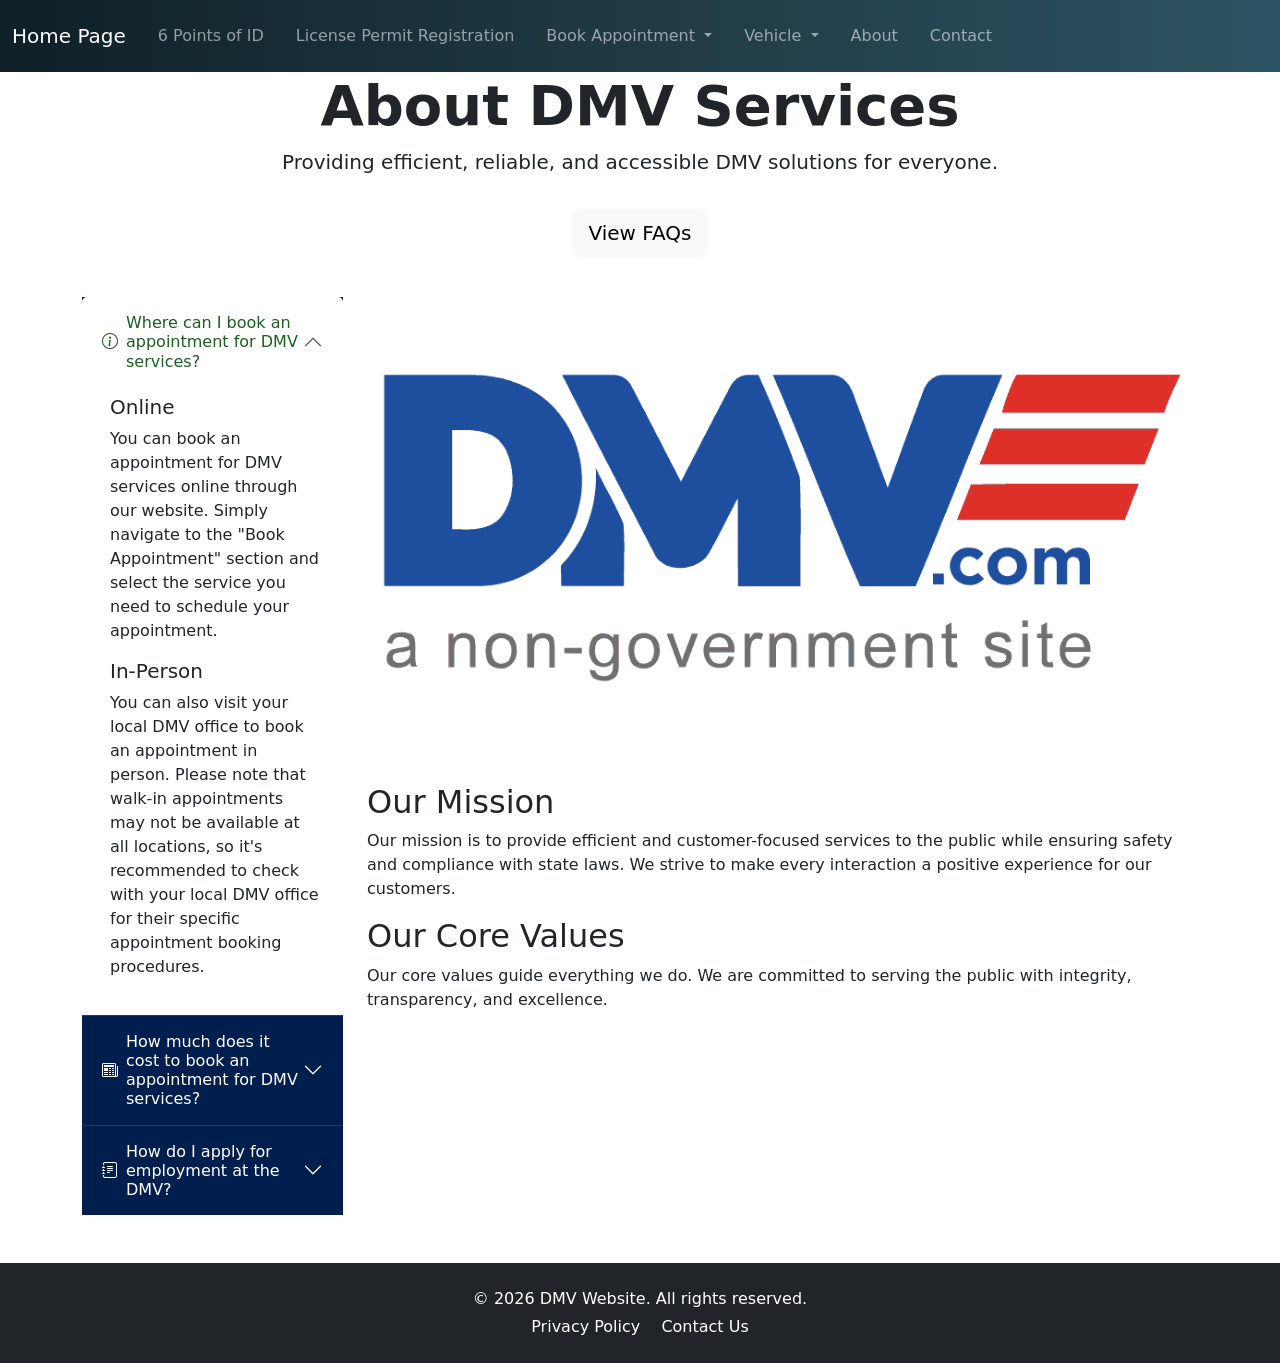
==== commit 9f5e42ee: "Merge branch 'main' of https://github.com/Nick-Temp1/team3_group_project" ====
--- a/about-us.html
+++ b/about-us.html
@@ -3,20 +3,22 @@
     <head>
         <meta charset="UTF-8" />
         <meta name="viewport" content="width=device-width, initial-scale=1.0" />
+        <meta
+            name="description"
+            content="Learn more about DMV Services, our mission, team, and frequently asked questions. Schedule appointments online or contact us."
+        />
+        <title>About Us</title>
         <link
             href="https://cdn.jsdelivr.net/npm/bootstrap@5.3.0/dist/css/bootstrap.min.css"
             rel="stylesheet"
         />
         <link
+            href="https://cdn.jsdelivr.net/npm/bootstrap-icons@1.10.5/font/bootstrap-icons.css"
             rel="stylesheet"
-            type="text/css"
-            media="screen"
-            href="css/custom.css"
         />
+        <link rel="stylesheet" href="css/custom.css" />
         <link rel="stylesheet" href="css/about-us.css" />
-        <title>About Us</title>
     </head>
-
     <body>
         <!-- Navigation Bar -->
         <header>
@@ -113,17 +115,28 @@
                                     >About</a
                                 >
                             </li>
+
+                            <!-- Contact -->
+                            <li class="nav-item mx-2">
+                                <a class="nav-link" href="contact-us.html"
+                                    >Contact</a
+                                >
+                            </li>
                         </ul>
                     </div>
                 </div>
             </nav>
         </header>
 
-        <!-- Input html here in this section and create additional
-         sections if needed-->
-        <section class="welcome-banner">
-            <div class="container text-center">
-                <h1 class="display-4">About Us</h1>
+        <!-- Hero Banner -->
+        <section class="hero-banner d-flex text-center">
+            <div class="container">
+                <h1 class="display-4 fw-bold">About DMV Services</h1>
+                <p class="lead">
+                    Providing efficient, reliable, and accessible DMV solutions
+                    for everyone.
+                </p>
+                <a href="#faq" class="btn btn-lg btn-light mt-3">View FAQs</a>
             </div>
         </section>
 
@@ -275,9 +288,7 @@
                             </p>
                     </div>
                 </div>
-                <!-- /row -->
             </div>
-            <!-- /container -->
         </section>
 
         <!-- Footer -->
@@ -297,7 +308,6 @@
             </div>
         </footer>
 
-        <!-- Bootstrap JS -->
         <script src="https://cdn.jsdelivr.net/npm/bootstrap@5.3.0/dist/js/bootstrap.bundle.min.js"></script>
     </body>
 </html>
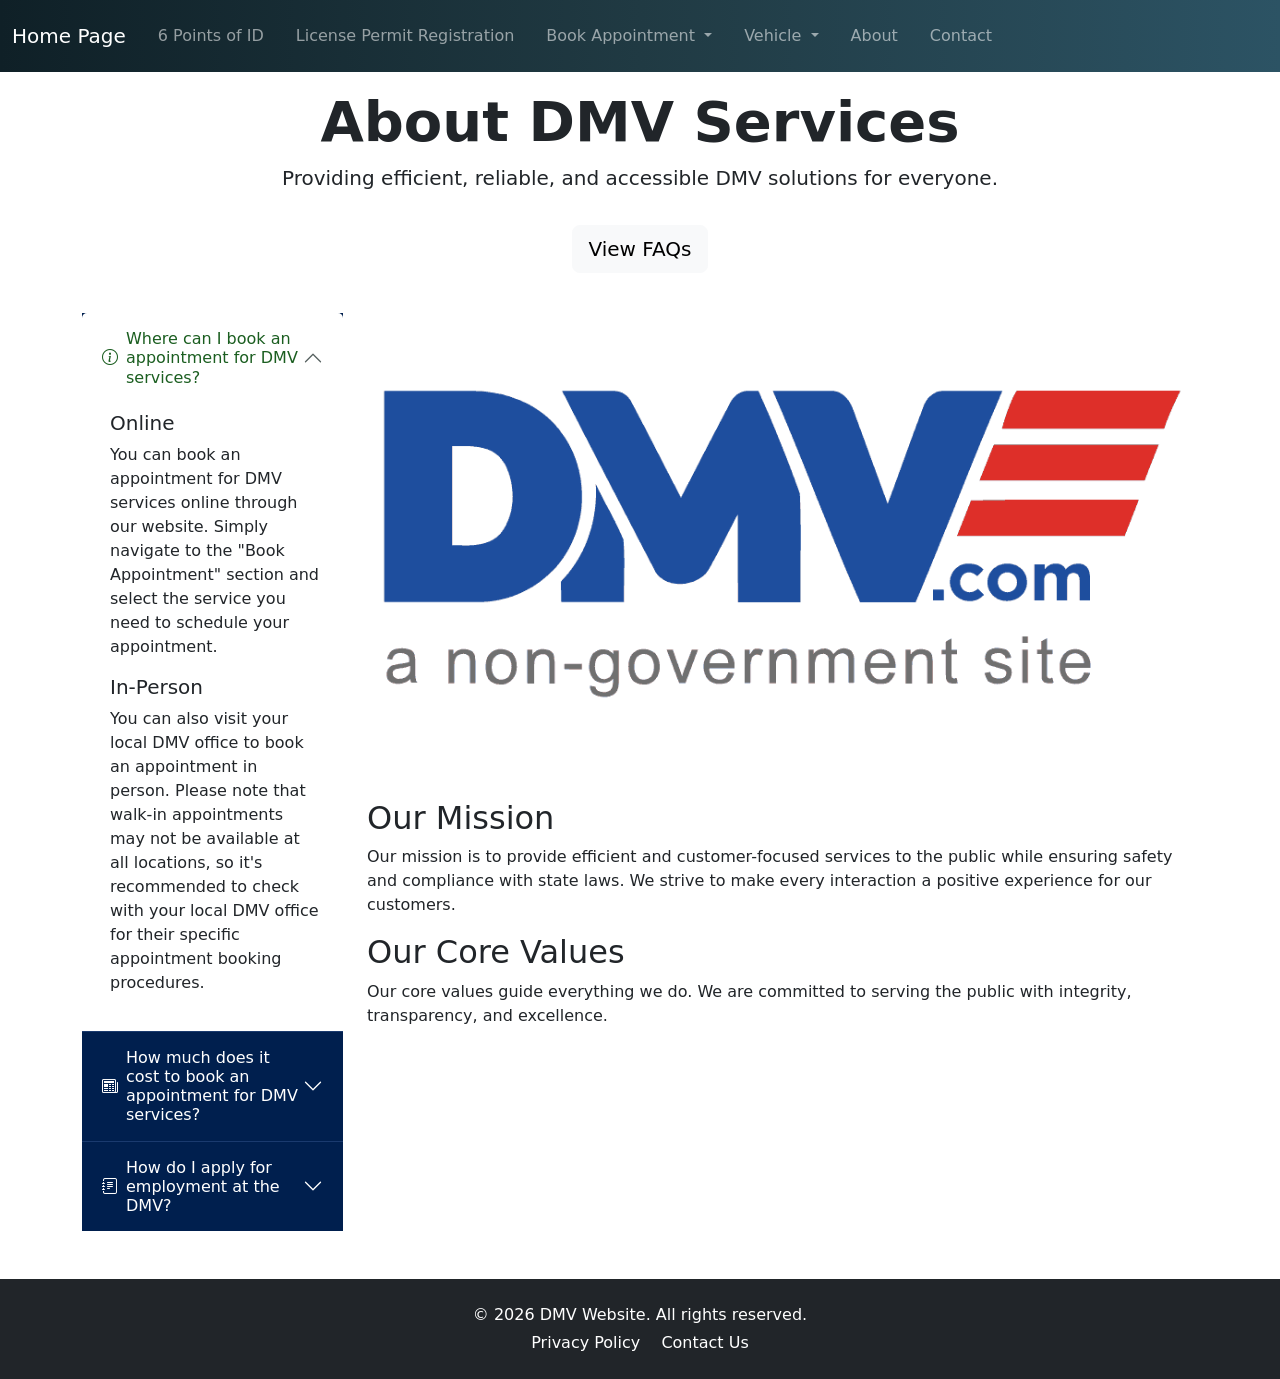
==== commit 6873ced8: "Added margin for "About DMV services" header in about us page" ====
--- a/about-us.html
+++ b/about-us.html
@@ -129,7 +129,7 @@
         </header>
 
         <!-- Hero Banner -->
-        <section class="hero-banner d-flex text-center">
+        <section class="hero-banner d-flex text-center mt-3">
             <div class="container">
                 <h1 class="display-4 fw-bold">About DMV Services</h1>
                 <p class="lead">
@@ -240,7 +240,7 @@
                                         aria-controls="collapseRules"
                                     >
                                         <i class="bi bi-journal-text me-2"></i>
-                                       How do I apply for employment at the DMV?    
+                                       How do I apply for employment at the DMV?
                                     </button>
                                 </h2>
                                 <div
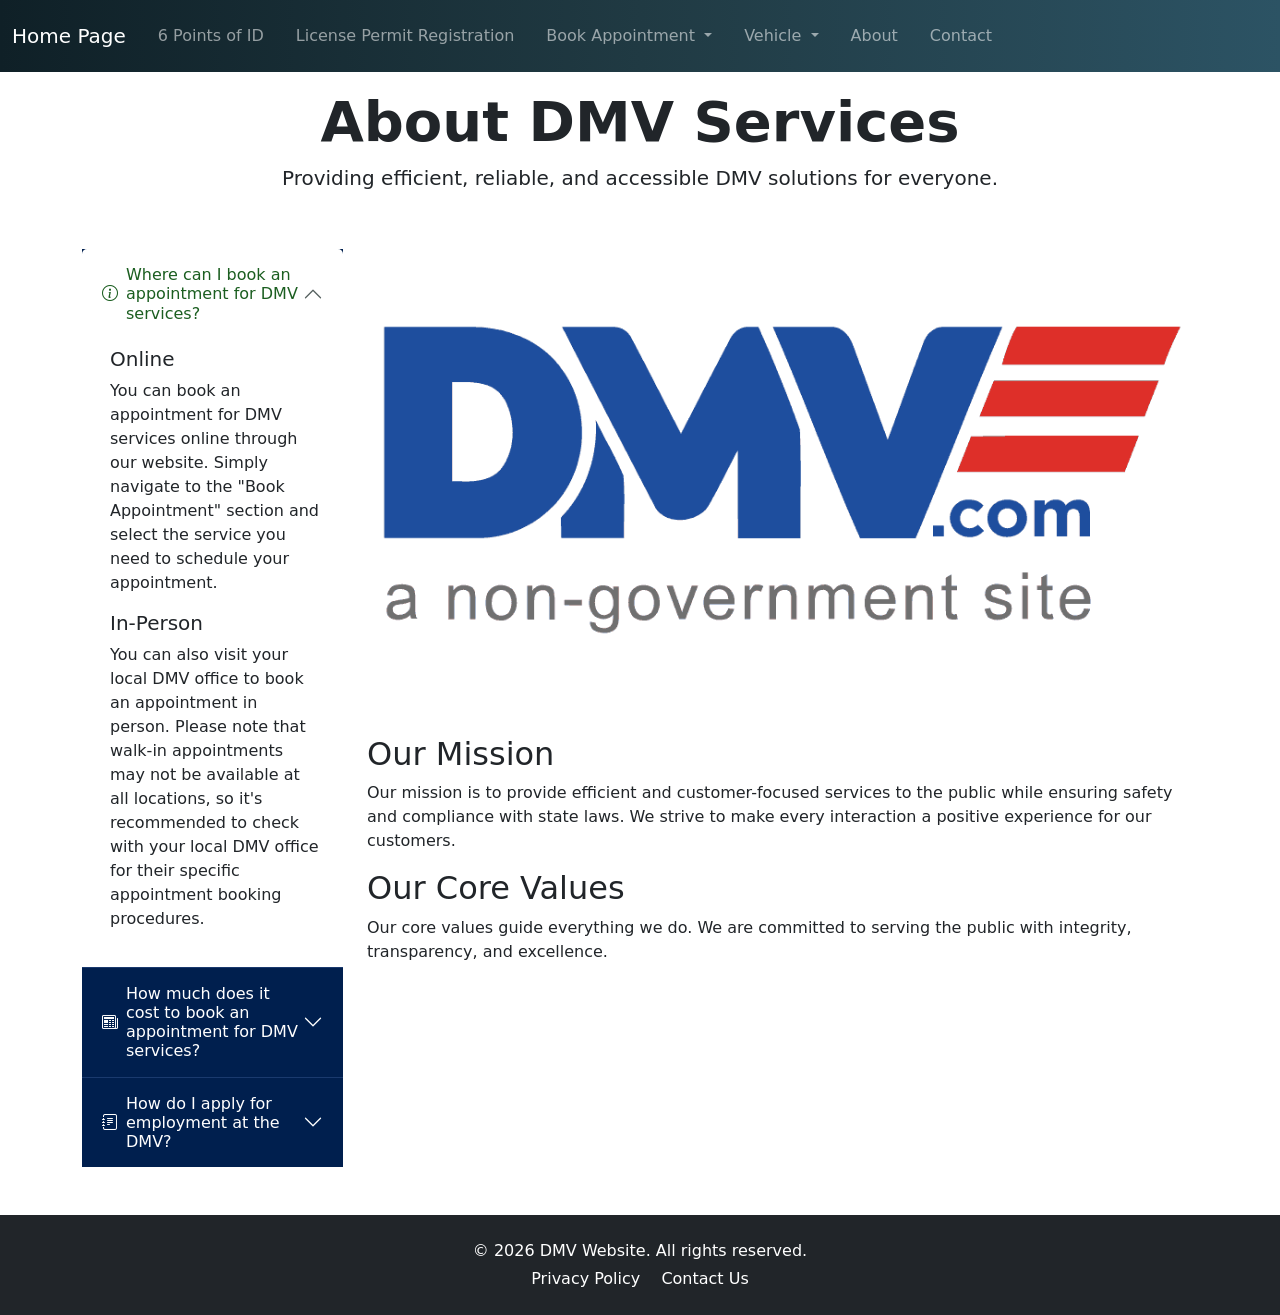
==== commit c5938229: "Tweaked about us" ====
--- a/about-us.html
+++ b/about-us.html
@@ -136,7 +136,6 @@
                     Providing efficient, reliable, and accessible DMV solutions
                     for everyone.
                 </p>
-                <a href="#faq" class="btn btn-lg btn-light mt-3">View FAQs</a>
             </div>
         </section>
 
